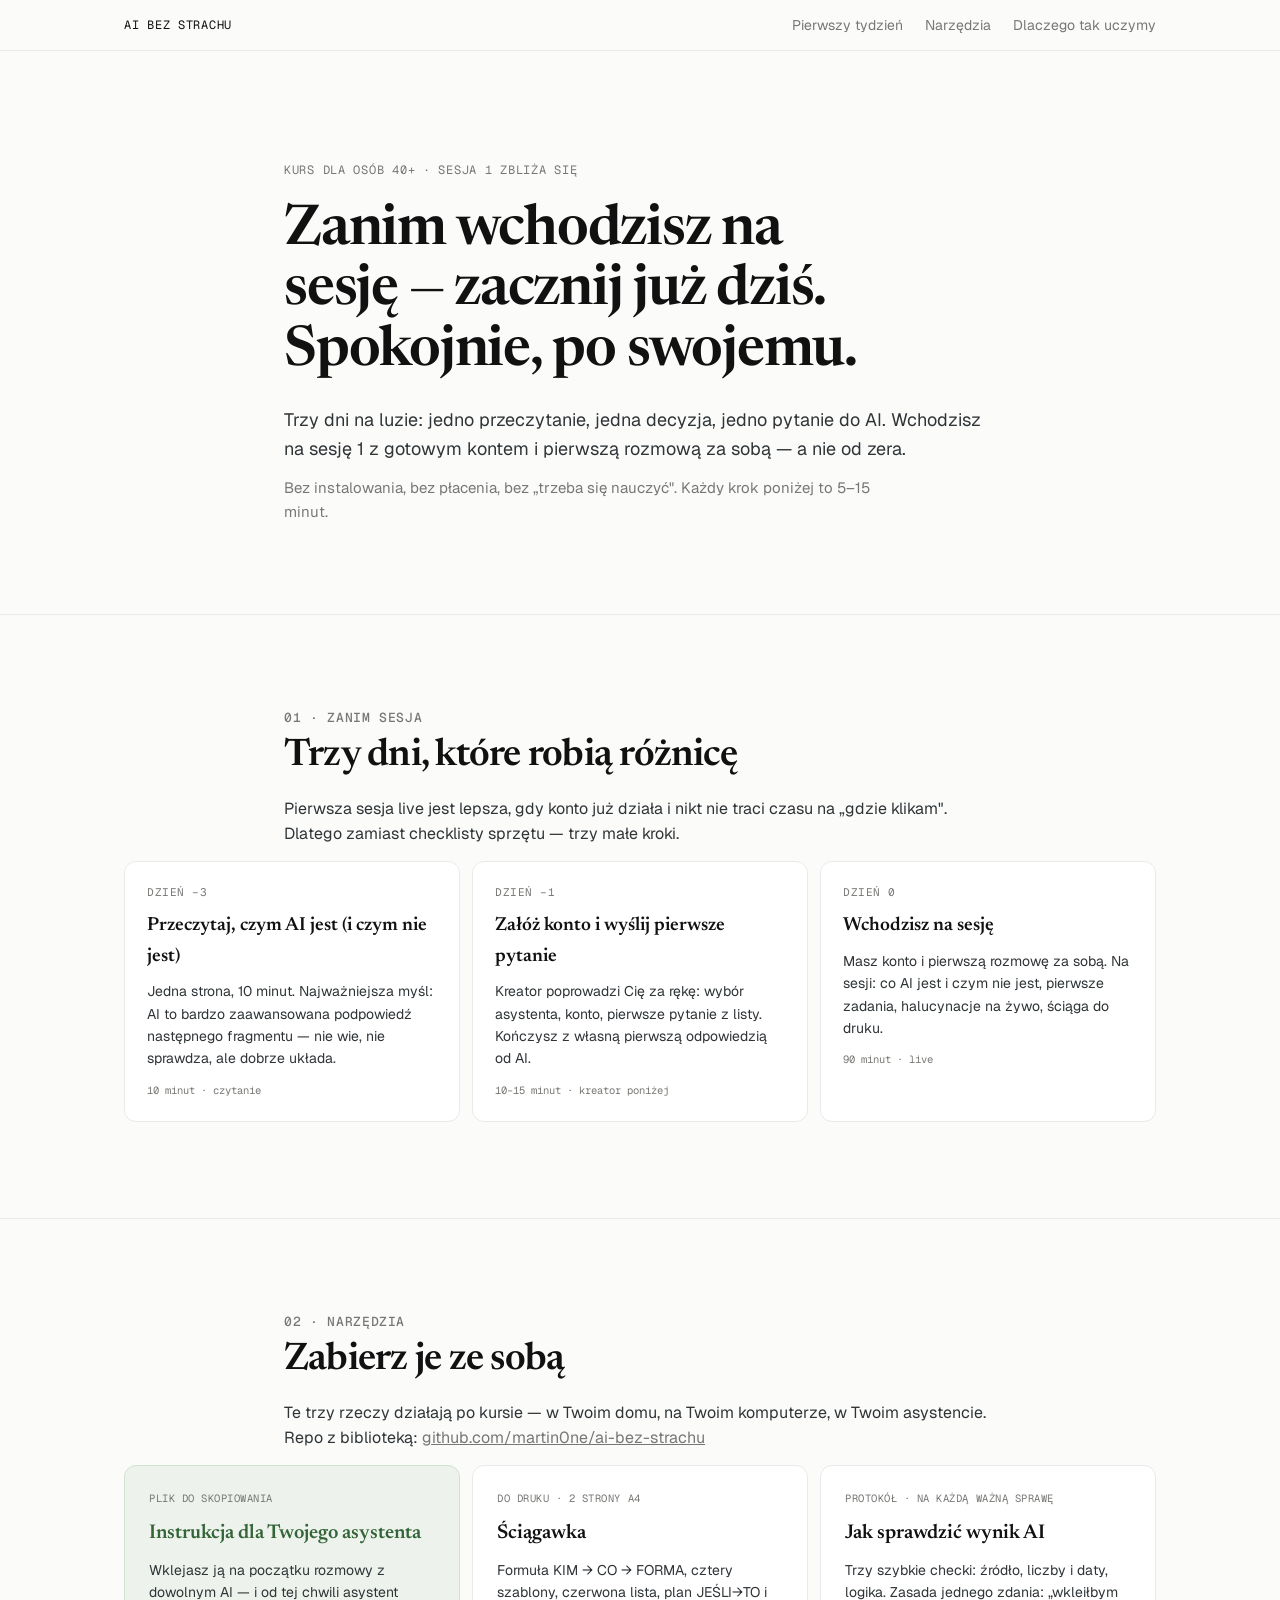
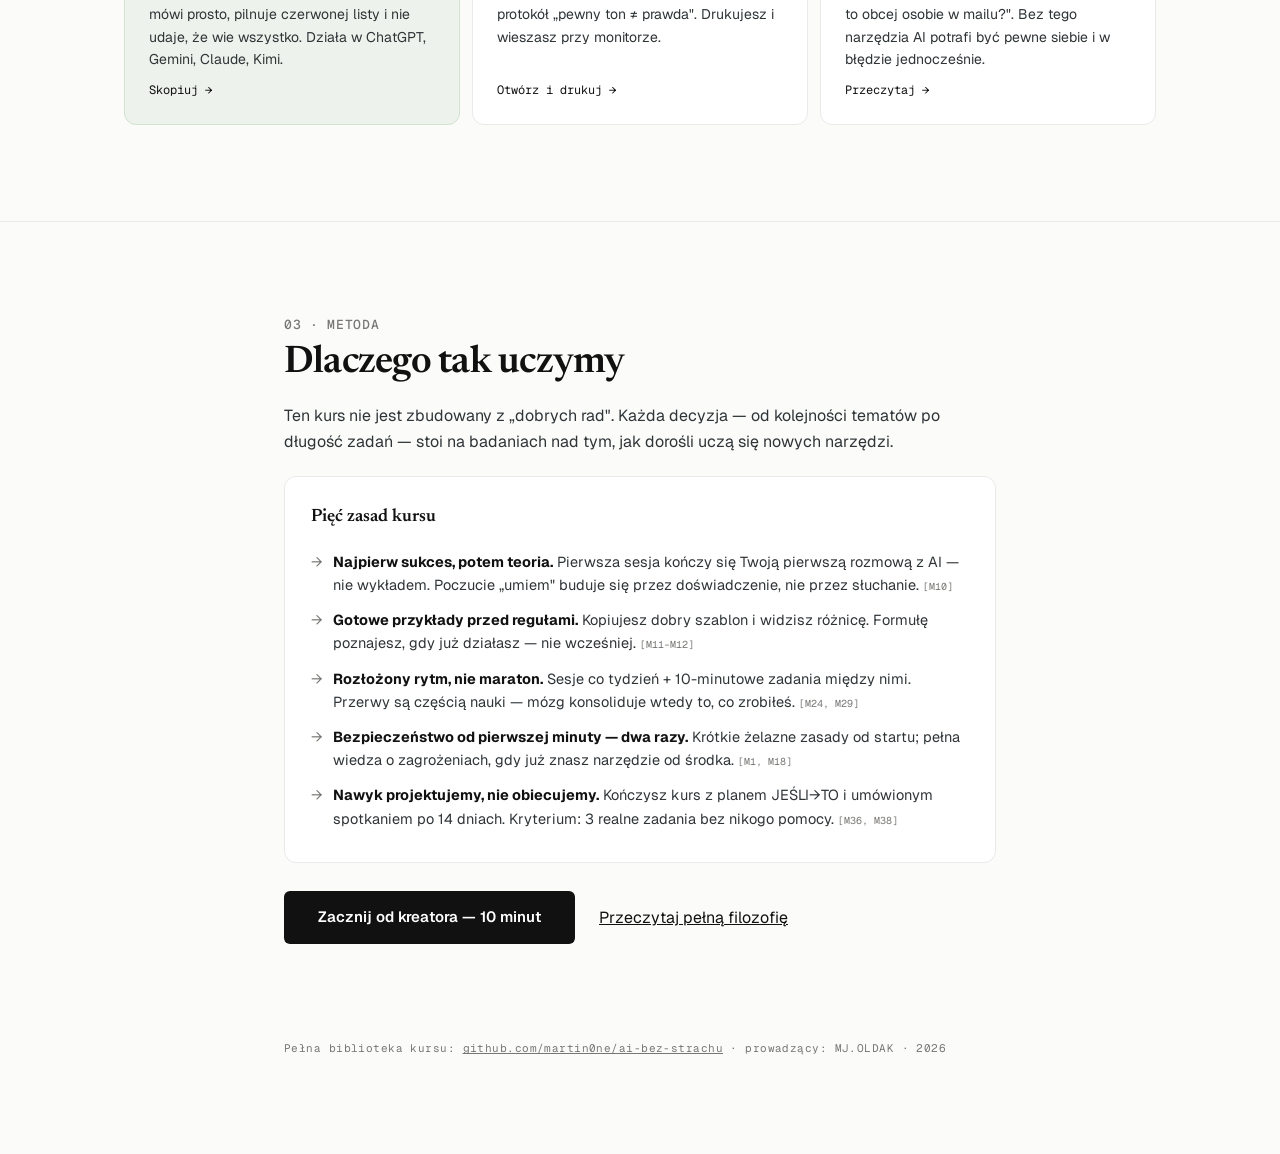
==== strona/twoj-pierwszy-tydzien.html @ 08f9bb7e "strona: onboarding uczestnika (twoj-pierwszy-tydzien + kreator)" ====
<!DOCTYPE html>
<html lang="pl">
<head>
<meta charset="UTF-8">
<meta name="viewport" content="width=device-width, initial-scale=1.0">
<title>AI bez strachu — Twój pierwszy tydzień</title>
<link rel="preconnect" href="https://fonts.googleapis.com">
<link rel="preconnect" href="https://fonts.gstatic.com" crossorigin>
<link href="https://fonts.googleapis.com/css2?family=Newsreader:opsz,wght@6..72,500;6..72,600&family=Geist:wght@400;500;600;700&family=Geist+Mono:wght@400;500&display=swap" rel="stylesheet">
<style>
  :root {
    --ink: #2f3437; --ink-strong: #111111; --muted: #787774;
    --canvas: #fbfbfa; --card: #f9f9f8; --white: #ffffff; --line: #eaeaea;
    --accent: #9f2f2d; --accent-soft: #fdebec;
    --green-ink: #346538; --green-soft: #edf3ec;
    --blue-ink: #1f6c9f; --blue-soft: #e1f3fe;
    --sans: 'Geist', 'Helvetica Neue', -apple-system, system-ui, sans-serif;
    --serif: 'Newsreader', Georgia, serif;
    --mono: 'Geist Mono', 'SF Mono', Menlo, monospace;
  }
  * { box-sizing: border-box; margin: 0; padding: 0; }
  html { scroll-behavior: smooth; }
  body {
    font-family: var(--sans); background: var(--canvas); color: var(--ink);
    line-height: 1.6; font-size: 16px; -webkit-font-smoothing: antialiased;
  }
  nav {
    position: sticky; top: 0; z-index: 20;
    background: rgba(251,251,250,.92); backdrop-filter: blur(8px);
    border-bottom: 1px solid var(--line);
  }
  .nav-inner { max-width: 1080px; margin: 0 auto; padding: 14px 24px; display: flex; align-items: center; justify-content: space-between; gap: 24px; }
  .brand { font-family: var(--mono); font-size: 12px; letter-spacing: .06em; text-transform: uppercase; color: var(--ink-strong); text-decoration: none; }
  .nav-links { display: flex; gap: 22px; }
  .nav-links a { color: var(--muted); text-decoration: none; font-size: 14px; transition: color .15s; }
  .nav-links a:hover { color: var(--ink-strong); }

  .hero { max-width: 760px; margin: 0 auto; padding: 110px 24px 90px; }
  .kicker { font-family: var(--mono); font-size: 12px; letter-spacing: .06em; text-transform: uppercase; color: var(--muted); margin-bottom: 20px; display: block; }
  h1 { font-family: var(--serif); font-weight: 600; font-size: clamp(34px, 5.4vw, 56px); line-height: 1.08; letter-spacing: -0.022em; color: var(--ink-strong); text-wrap: balance; }
  .hero .lead { margin-top: 24px; font-size: 18px; color: var(--ink); max-width: 60ch; }
  .hero .sub { margin-top: 12px; font-size: 15px; color: var(--muted); max-width: 62ch; }

  section { border-top: 1px solid var(--line); padding: 96px 0; }
  .wrap { max-width: 760px; margin: 0 auto; padding: 0 24px; }
  h2 { font-family: var(--serif); font-weight: 600; font-size: clamp(28px, 4vw, 38px); letter-spacing: -0.02em; line-height: 1.12; color: var(--ink-strong); margin-bottom: 18px; }
  h2 .num { font-family: var(--mono); font-size: 13px; font-weight: 500; letter-spacing: .05em; color: var(--muted); display: block; margin-bottom: 10px; }
  .prose p { max-width: 66ch; margin-bottom: 14px; }
  .prose .muted { color: var(--muted); font-size: 14px; }

  .days { display: grid; grid-template-columns: repeat(3, 1fr); gap: 12px; max-width: 1080px; margin: 0 auto; padding: 0 24px; }
  .day { background: var(--white); border: 1px solid var(--line); border-radius: 12px; padding: 22px; transition: border-color .2s, box-shadow .2s, transform .2s; }
  .day:hover { border-color: #d8d8d6; box-shadow: 0 2px 8px rgba(0,0,0,.04); transform: translateY(-1px); }
  .day .dn { font-family: var(--mono); font-size: 11px; letter-spacing: .05em; color: var(--muted); text-transform: uppercase; display: block; margin-bottom: 10px; }
  .day h3 { font-family: var(--serif); font-size: 19px; font-weight: 600; color: var(--ink-strong); margin-bottom: 8px; }
  .day p { font-size: 14px; color: var(--ink); }
  .day .min { font-family: var(--mono); font-size: 10.5px; color: var(--muted); margin-top: 12px; display: block; }

  .tools { display: grid; grid-template-columns: repeat(3, 1fr); gap: 12px; max-width: 1080px; margin: 0 auto; padding: 0 24px; }
  .tool { background: var(--white); border: 1px solid var(--line); border-radius: 12px; padding: 24px; display: flex; flex-direction: column; gap: 10px; text-decoration: none; transition: border-color .2s, box-shadow .2s, transform .2s; }
  .tool:hover { border-color: #d8d8d6; box-shadow: 0 2px 8px rgba(0,0,0,.04); transform: translateY(-1px); }
  .tool .tn { font-family: var(--mono); font-size: 10.5px; letter-spacing: .05em; text-transform: uppercase; color: var(--muted); }
  .tool h3 { font-family: var(--serif); font-size: 20px; font-weight: 600; color: var(--ink-strong); }
  .tool p { font-size: 14px; color: var(--ink); flex: 1; }
  .tool .go { font-family: var(--mono); font-size: 12px; color: var(--ink-strong); }
  .tool.green { background: var(--green-soft); border-color: #cfe3cd; }
  .tool.green h3 { color: var(--green-ink); }

  .why { background: var(--white); border: 1px solid var(--line); border-radius: 12px; padding: 26px; margin-top: 22px; }
  .why h3 { font-family: var(--serif); font-size: 18px; font-weight: 600; color: var(--ink-strong); margin-bottom: 12px; }
  .why ul { list-style: none; }
  .why li { padding: 6px 0 6px 22px; position: relative; font-size: 14.5px; max-width: 66ch; }
  .why li::before { content: "→"; position: absolute; left: 0; color: var(--muted); }
  .why li b { color: var(--ink-strong); }
  .why .src { font-family: var(--mono); font-size: 10px; color: var(--muted); }

  .cta-row { display: flex; gap: 14px; flex-wrap: wrap; margin-top: 28px; }
  .btn { display: inline-block; background: var(--ink-strong); color: #fff; padding: 14px 34px; border-radius: 6px; text-decoration: none; font-size: 15px; font-weight: 600; transition: background .15s, transform .1s; }
  .btn:hover { background: #333; }
  .btn:active { transform: scale(0.98); }
  .btn-ghost { background: transparent; color: var(--ink-strong); padding: 14px 10px; }
  .btn-ghost:hover { background: transparent; text-decoration: underline; }

  .repo-note { max-width: 760px; margin: 0 auto; padding: 0 24px 96px; font-family: var(--mono); font-size: 11px; letter-spacing: .04em; color: var(--muted); }
  .repo-note a { color: var(--muted); }

  @media (max-width: 900px) { .days, .tools { grid-template-columns: 1fr 1fr; } }
  @media (max-width: 620px) { .days, .tools { grid-template-columns: 1fr; } .nav-links { display: none; } }
  @media print { nav, .no-print { display: none; } }
</style>
</head>
<body>

<nav>
  <div class="nav-inner">
    <a class="brand" href="#">AI bez strachu</a>
    <div class="nav-links">
      <a href="#tydzien">Pierwszy tydzień</a>
      <a href="#narzedzia">Narzędzia</a>
      <a href="#dlaczego">Dlaczego tak uczymy</a>
    </div>
  </div>
</nav>

<header class="hero">
  <span class="kicker">Kurs dla osób 40+ · sesja 1 zbliża się</span>
  <h1>Zanim wchodzisz na sesję — zacznij już dziś. Spokojnie, po swojemu.</h1>
  <p class="lead">Trzy dni na luzie: jedno przeczytanie, jedna decyzja, jedno pytanie do AI. Wchodzisz na sesję 1 z gotowym kontem i pierwszą rozmową za sobą — a nie od zera.</p>
  <p class="sub">Bez instalowania, bez płacenia, bez „trzeba się nauczyć". Każdy krok poniżej to 5–15 minut.</p>
</header>

<section id="tydzien">
  <div class="wrap">
    <h2><span class="num">01 · ZANIM SESJA</span>Trzy dni, które robią różnicę</h2>
    <div class="prose">
      <p>Pierwsza sesja live jest lepsza, gdy konto już działa i nikt nie traci czasu na „gdzie klikam". Dlatego zamiast checklisty sprzętu — trzy małe kroki.</p>
    </div>
  </div>
  <div class="days">
    <div class="day">
      <span class="dn">Dzień −3</span>
      <h3>Przeczytaj, czym AI jest (i czym nie jest)</h3>
      <p>Jedna strona, 10 minut. Najważniejsza myśl: AI to bardzo zaawansowana podpowiedź następnego fragmentu — nie wie, nie sprawdza, ale dobrze układa.</p>
      <span class="min">10 minut · czytanie</span>
    </div>
    <div class="day">
      <span class="dn">Dzień −1</span>
      <h3>Załóż konto i wyślij pierwsze pytanie</h3>
      <p>Kreator poprowadzi Cię za rękę: wybór asystenta, konto, pierwsze pytanie z listy. Kończysz z własną pierwszą odpowiedzią od AI.</p>
      <span class="min">10–15 minut · kreator poniżej</span>
    </div>
    <div class="day">
      <span class="dn">Dzień 0</span>
      <h3>Wchodzisz na sesję</h3>
      <p>Masz konto i pierwszą rozmowę za sobą. Na sesji: co AI jest i czym nie jest, pierwsze zadania, halucynacje na żywo, ściąga do druku.</p>
      <span class="min">90 minut · live</span>
    </div>
  </div>
</section>

<section id="narzedzia">
  <div class="wrap">
    <h2><span class="num">02 · NARZĘDZIA</span>Zabierz je ze sobą</h2>
    <div class="prose">
      <p>Te trzy rzeczy działają po kursie — w Twoim domu, na Twoim komputerze, w Twoim asystencie. Repo z biblioteką: <a href="https://github.com/martin0ne/ai-bez-strachu" style="color:var(--muted);">github.com/martin0ne/ai-bez-strachu</a></p>
    </div>
  </div>
  <div class="tools">
    <a class="tool green" href="/tmp/ai-bez-strachu/40-plus/asystent-instrukcja.md">
      <span class="tn">Plik do skopiowania</span>
      <h3>Instrukcja dla Twojego asystenta</h3>
      <p>Wklejasz ją na początku rozmowy z dowolnym AI — i od tej chwili asystent mówi prosto, pilnuje czerwonej listy i nie udaje, że wie wszystko. Działa w ChatGPT, Gemini, Claude, Kimi.</p>
      <span class="go">Skopiuj →</span>
    </a>
    <a class="tool" href="sciaga-A4/index.html">
      <span class="tn">Do druku · 2 strony A4</span>
      <h3>Ściągawka</h3>
      <p>Formuła KIM → CO → FORMA, cztery szablony, czerwona lista, plan JEŚLI→TO i protokół „pewny ton ≠ prawda". Drukujesz i wieszasz przy monitorze.</p>
      <span class="go">Otwórz i drukuj →</span>
    </a>
    <a class="tool" href="wspolne/3-check-weryfikacja.md">
      <span class="tn">Protokół · na każdą ważną sprawę</span>
      <h3>Jak sprawdzić wynik AI</h3>
      <p>Trzy szybkie checki: źródło, liczby i daty, logika. Zasada jednego zdania: „wkleiłbym to obcej osobie w mailu?". Bez tego narzędzia AI potrafi być pewne siebie i w błędzie jednocześnie.</p>
      <span class="go">Przeczytaj →</span>
    </a>
  </div>
</section>

<section id="dlaczego">
  <div class="wrap">
    <h2><span class="num">03 · METODA</span>Dlaczego tak uczymy</h2>
    <div class="prose">
      <p>Ten kurs nie jest zbudowany z „dobrych rad". Każda decyzja — od kolejności tematów po długość zadań — stoi na badaniach nad tym, jak dorośli uczą się nowych narzędzi.</p>
    </div>
    <div class="why">
      <h3>Pięć zasad kursu</h3>
      <ul>
        <li><b>Najpierw sukces, potem teoria.</b> Pierwsza sesja kończy się Twoją pierwszą rozmową z AI — nie wykładem. Poczucie „umiem" buduje się przez doświadczenie, nie przez słuchanie. <span class="src">[M10]</span></li>
        <li><b>Gotowe przykłady przed regułami.</b> Kopiujesz dobry szablon i widzisz różnicę. Formułę poznajesz, gdy już działasz — nie wcześniej. <span class="src">[M11–M12]</span></li>
        <li><b>Rozłożony rytm, nie maraton.</b> Sesje co tydzień + 10-minutowe zadania między nimi. Przerwy są częścią nauki — mózg konsoliduje wtedy to, co zrobiłeś. <span class="src">[M24, M29]</span></li>
        <li><b>Bezpieczeństwo od pierwszej minuty — dwa razy.</b> Krótkie żelazne zasady od startu; pełna wiedza o zagrożeniach, gdy już znasz narzędzie od środka. <span class="src">[M1, M18]</span></li>
        <li><b>Nawyk projektujemy, nie obiecujemy.</b> Kończysz kurs z planem JEŚLI→TO i umówionym spotkaniem po 14 dniach. Kryterium: 3 realne zadania bez nikogo pomocy. <span class="src">[M36, M38]</span></li>
      </ul>
    </div>
    <div class="cta-row">
      <a class="btn" href="nauka-interaktywna.html">Zacznij od kreatora — 10 minut</a>
      <a class="btn-ghost" href="FILOZOFIA-EDUKACJI.md">Przeczytaj pełną filozofię</a>
    </div>
  </div>
</section>

<div class="repo-note">
  Pełna biblioteka kursu: <a href="https://github.com/martin0ne/ai-bez-strachu">github.com/martin0ne/ai-bez-strachu</a> · prowadzący: MJ.OLDAK · 2026
</div>

</body>
</html>
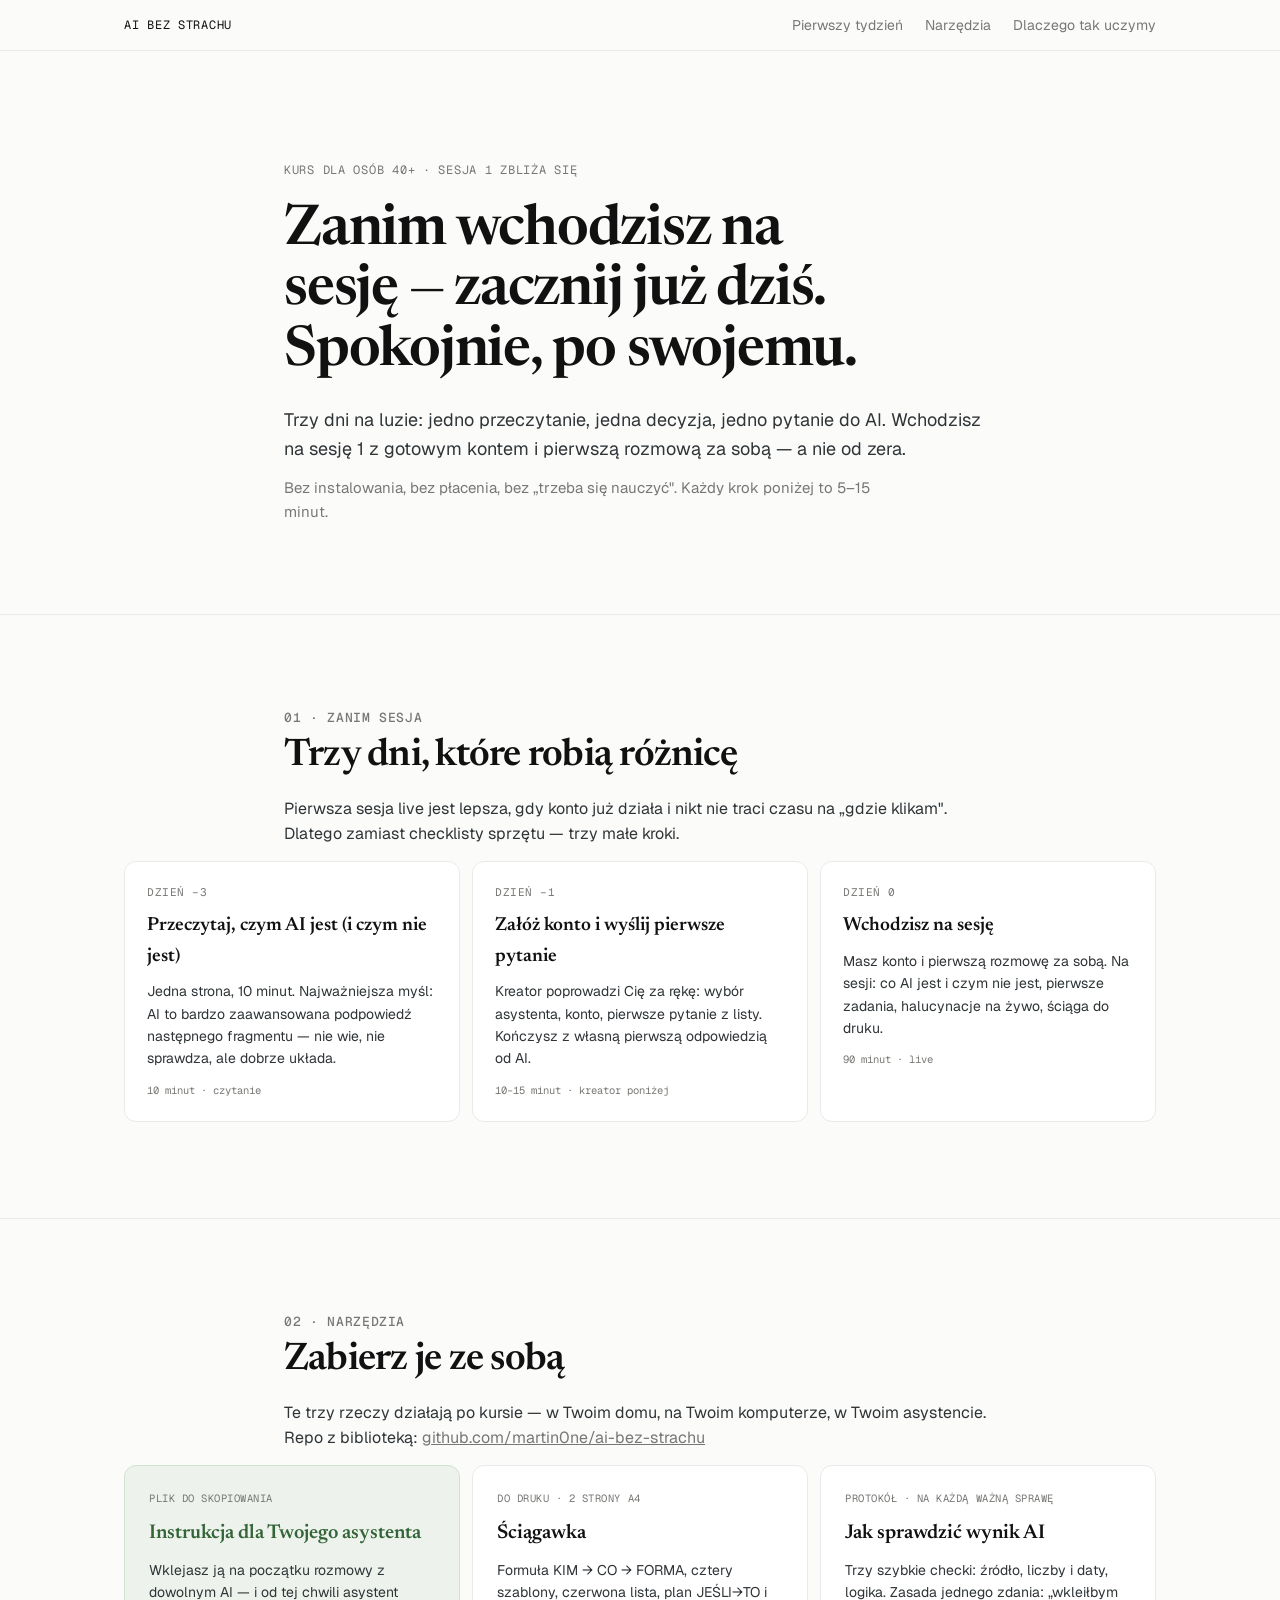
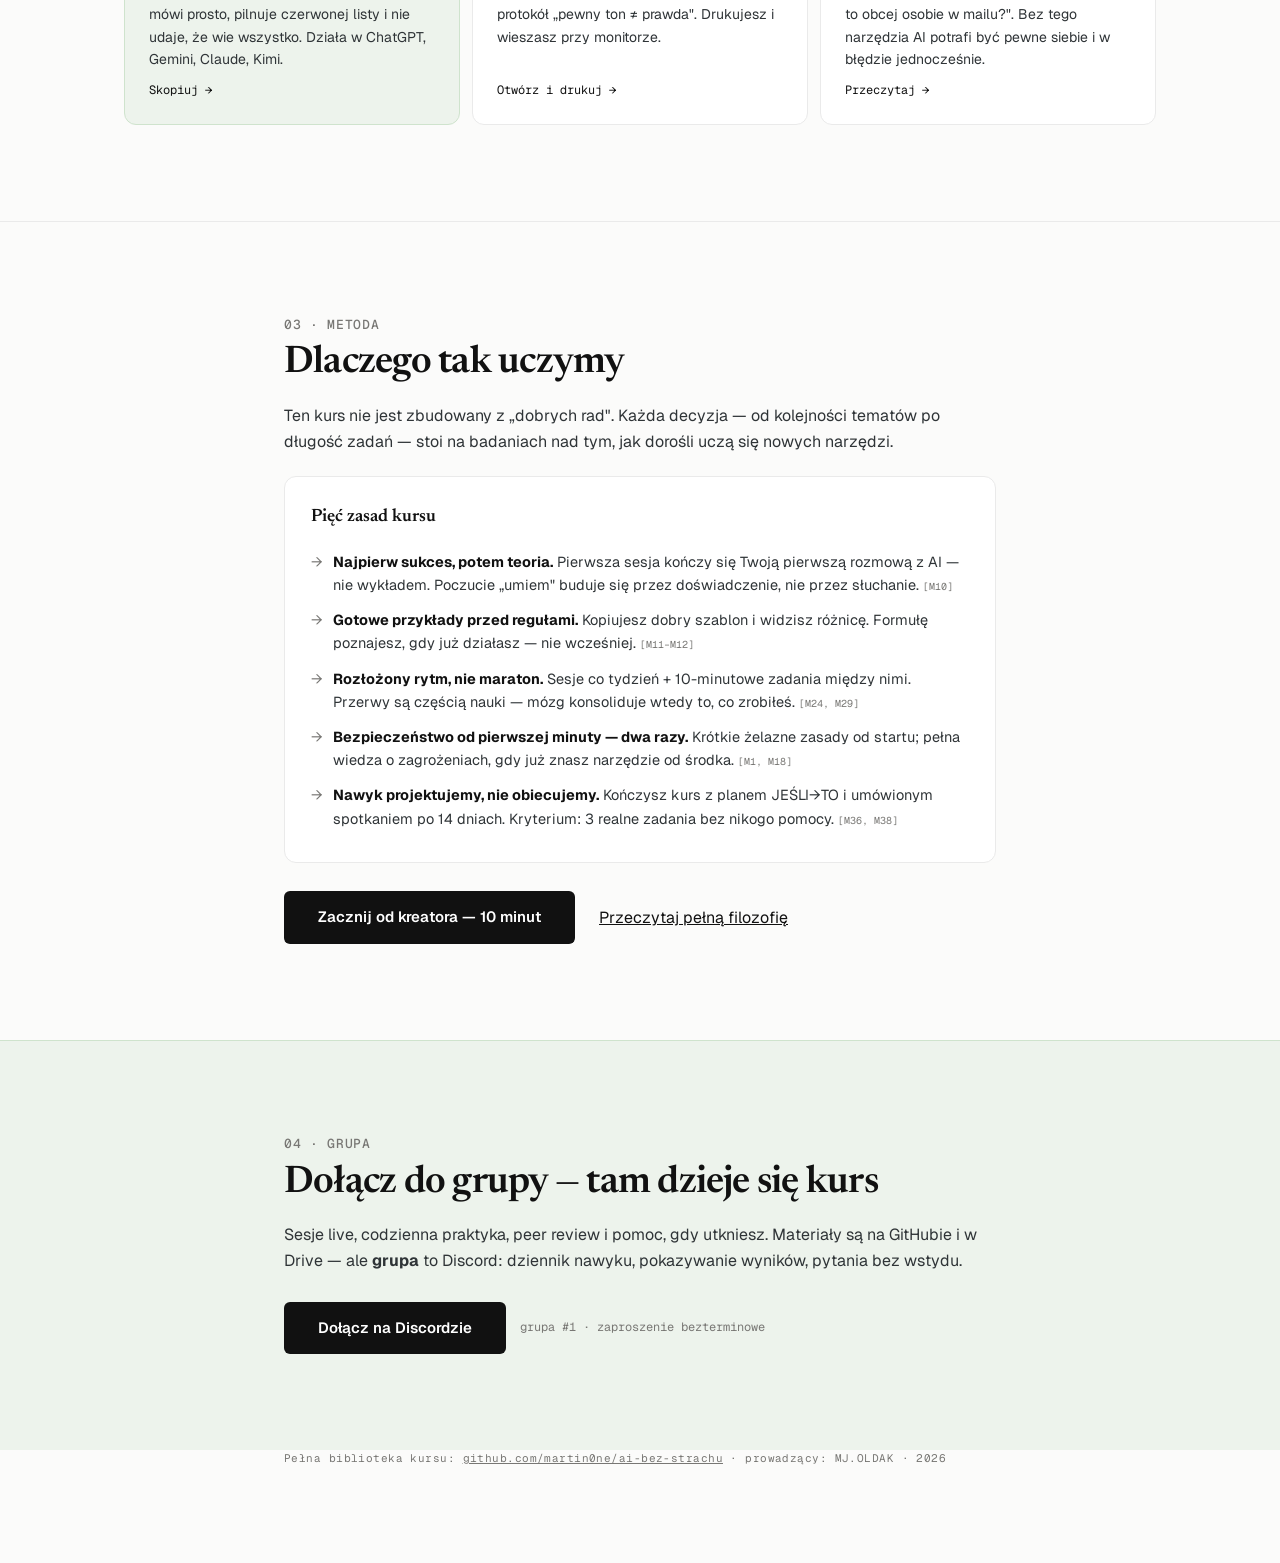
==== commit 6da65c75: "strona: sekcja Discord (link zaproszenia grupy #1) + PIN start-tutaj" ====
--- a/strona/twoj-pierwszy-tydzien.html
+++ b/strona/twoj-pierwszy-tydzien.html
@@ -190,6 +190,19 @@
   </div>
 </section>
 
+
+<section id="grupa" style="background: var(--green-soft); border-top: 1px solid #cfe3cd;">
+  <div class="wrap">
+    <h2><span class="num">04 · GRUPA</span>Dołącz do grupy — tam dzieje się kurs</h2>
+    <div class="prose">
+      <p>Sesje live, codzienna praktyka, peer review i pomoc, gdy utkniesz. Materiały są na GitHubie i w Drive — ale <b>grupa</b> to Discord: dziennik nawyku, pokazywanie wyników, pytania bez wstydu.</p>
+    </div>
+    <div class="cta-row">
+      <a class="btn" href="https://discord.gg/5Zcg3G2rMY" target="_blank" rel="noopener">Dołącz na Discordzie</a>
+      <span style="font-family:var(--mono);font-size:12px;color:var(--muted);align-self:center;">grupa #1 · zaproszenie bezterminowe</span>
+    </div>
+  </div>
+</section>
 <div class="repo-note">
   Pełna biblioteka kursu: <a href="https://github.com/martin0ne/ai-bez-strachu">github.com/martin0ne/ai-bez-strachu</a> · prowadzący: MJ.OLDAK · 2026
 </div>
